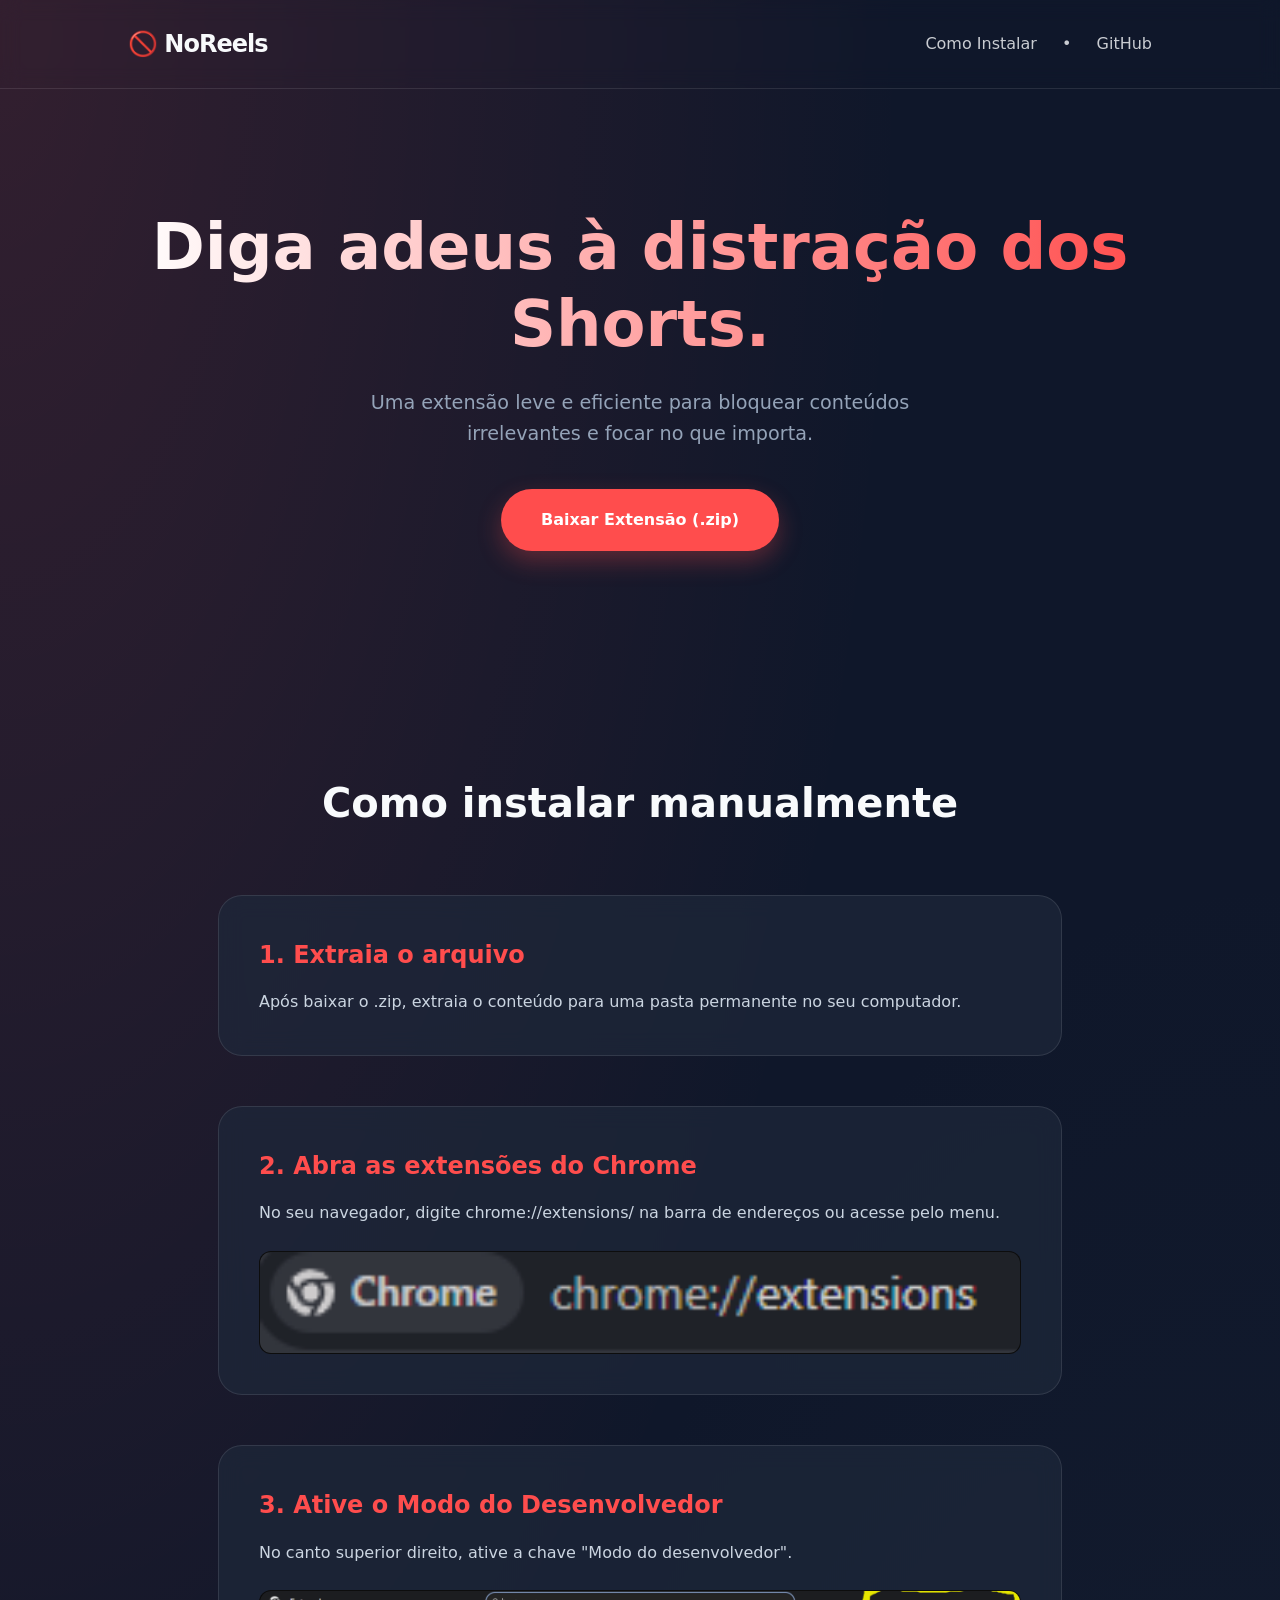
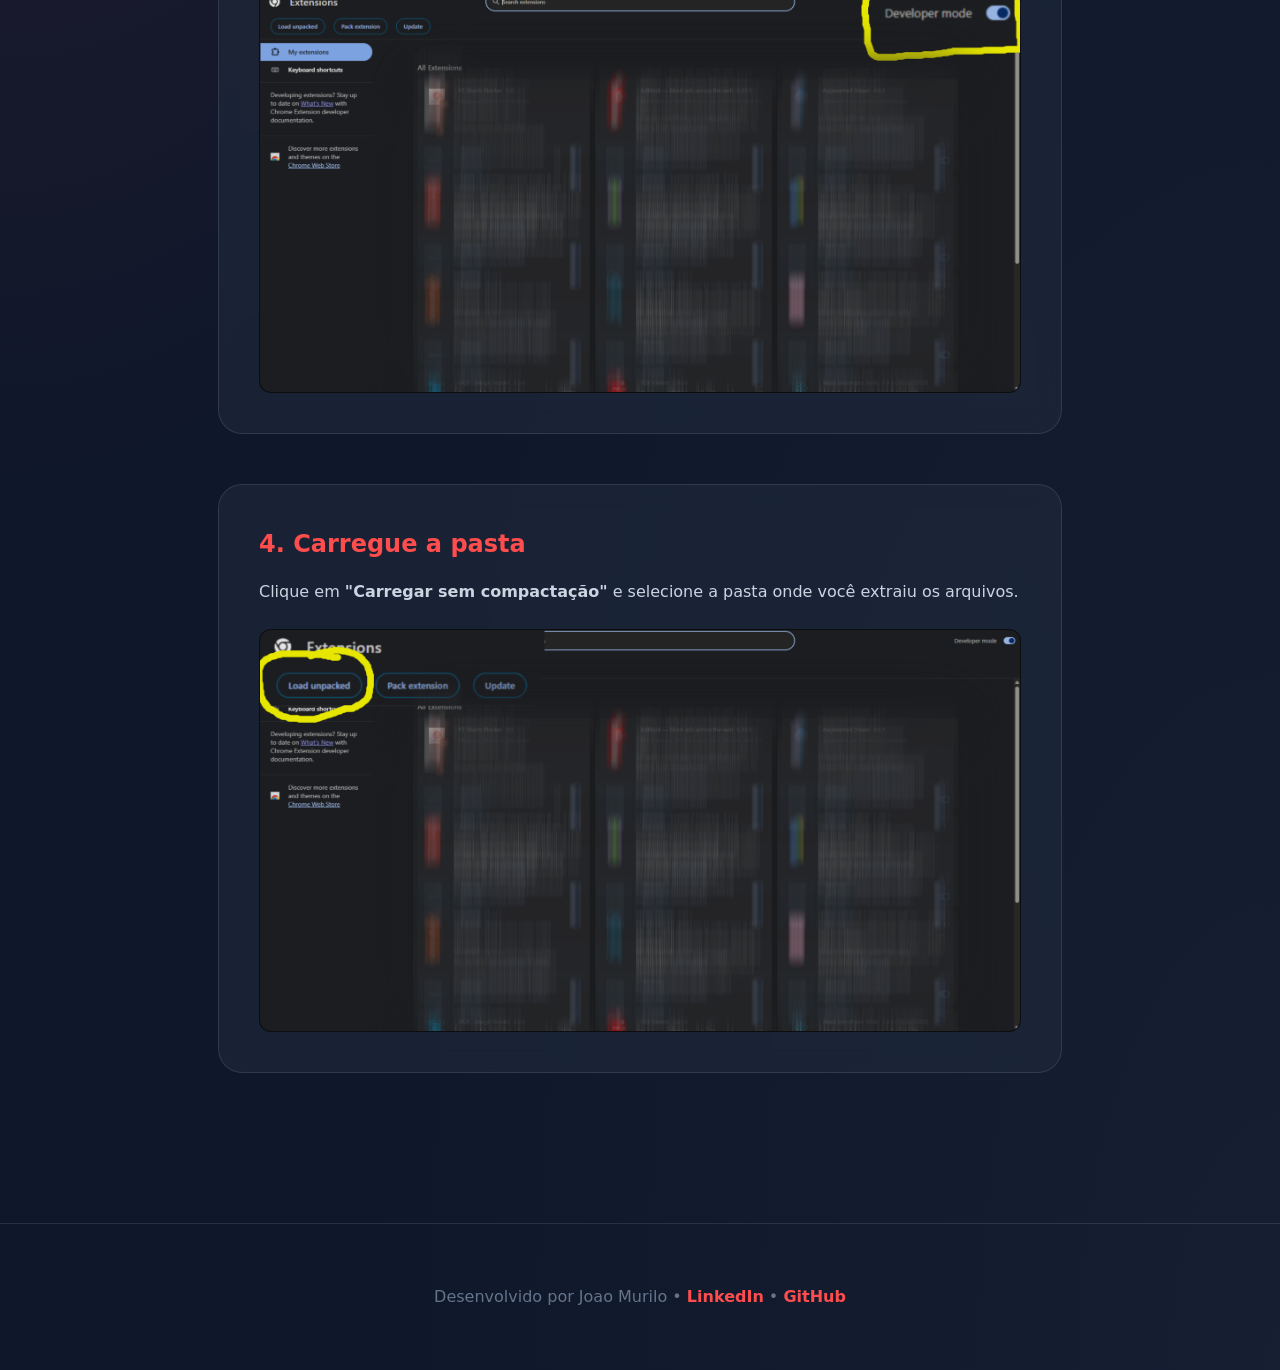
==== LandingPage/index.html @ 1742c2ba "Adiciona página inicial, estilos e imagens para a extensão NoReels" ====
<!DOCTYPE html>
<html lang="pt-br">
<head>
    <meta charset="UTF-8">
    <meta name="viewport" content="width=device-width, initial-scale=1.0">
    <title>NoReels | Recupere seu tempo</title>
    <link rel="stylesheet" href="style.css">
</head>
<body>
    <nav>
        <div class="logo">🚫 NoReels</div>
        <div class="links">
            <a href="#tutorial">Como Instalar</a>
            <a style="text-decoration: none;" href=""> • </a>
            <a href="https://github.com/JoaoMuriloPO" target="_blank">GitHub</a>
        </div>
    </nav>

    <header>
        <h1>Diga adeus à distração dos Shorts.</h1>
        <p>Uma extensão leve e eficiente para bloquear conteúdos irrelevantes e focar no que importa.</p>
        <a href="download/noReelsExtension.7z" class="btn-download">Baixar Extensão (.zip)</a>
    </header>

    <section id="tutorial">
        <h2>Como instalar manualmente</h2>
        
        <div class="step">
            <h3>1. Extraia o arquivo</h3>
            <p>Após baixar o .zip, extraia o conteúdo para uma pasta permanente no seu computador.</p>
        </div>

        <div class="step">
            <h3>2. Abra as extensões do Chrome</h3>
            <p>No seu navegador, digite <code>chrome://extensions/</code> na barra de endereços ou acesse pelo menu.</p>
            <div class="placeholder-img">
                <img src="img/image.png" alt="">
               
            </div>
        </div>

        <div class="step">
            <h3>3. Ative o Modo do Desenvolvedor</h3>
            <p>No canto superior direito, ative a chave "Modo do desenvolvedor".</p>
            <div class="placeholder-img"><img class="imgPlace" src="img/DevMode.png" alt=""></div>
        </div>

        <div class="step">
            <h3>4. Carregue a pasta</h3>
            <p>Clique em <b>"Carregar sem compactação"</b> e selecione a pasta onde você extraiu os arquivos.</p>
            <div class="placeholder-img">
                <img class="imgPlace" src="img/Load.png" alt="">
            </div>
        </div>
    </section>

    <footer>
        <p>Desenvolvido por Joao Murilo • <a href="https://www.linkedin.com/in/joaomurilopoo/">LinkedIn</a> • <a href="https://github.com/JoaoMuriloPO">GitHub</a></p>
    </footer>
</body>
</html>
---- LandingPage/style.css ----
:root {
    --primary: #ff4d4d;
    --primary-dark: #cc0000;
    --bg: #0f172a;
    --text: #f8fafc;
    --card-bg: rgba(30, 41, 59, 0.7);
}

* {
    margin: 0;
    padding: 0;
    box-sizing: border-box;
    font-family: 'Inter', system-ui, -apple-system, sans-serif;
    scroll-behavior: smooth;
}

body {
    background-color: var(--bg);
    background-image: 
        radial-gradient(at 0% 0%, rgba(255, 77, 77, 0.15) 0px, transparent 50%),
        radial-gradient(at 100% 100%, rgba(51, 65, 85, 0.2) 0px, transparent 50%);
    color: var(--text);
    line-height: 1.6;
    overflow-x: hidden;
}

/* Animação de Entrada */
@keyframes fadeInUp {
    from { opacity: 0; transform: translateY(30px); }
    to { opacity: 1; transform: translateY(0); }
}

/* Navegação */
nav {
    display: flex;
    justify-content: space-between;
    align-items: center;
    padding: 25px 10%;
    backdrop-filter: blur(10px);
    position: sticky;
    top: 0;
    z-index: 1000;
    border-bottom: 1px solid rgba(255, 255, 255, 0.1);
}

.logo {
    font-size: 1.5rem;
    font-weight: 800;
    letter-spacing: -1px;
}

.links a {
    color: var(--text);
    text-decoration: none;
    font-weight: 500;
    margin-left: 20px;
    opacity: 0.8;
    transition: 0.3s;
}

.links a:hover { opacity: 1; color: var(--primary); }

/* Header */
header {
    text-align: center;
    padding: 120px 10%;
    animation: fadeInUp 1s ease-out;
}

header h1 {
    font-size: clamp(2.5rem, 5vw, 4.5rem);
    line-height: 1.2;
    font-weight: 800;
    background: linear-gradient(to right, #fff, var(--primary));
    background-clip: text;
    -webkit-background-clip: text;
    -webkit-text-fill-color: transparent;
    margin-bottom: 25px;
}

header p {
    font-size: 1.2rem;
    color: #94a3b8;
    max-width: 600px;
    margin: 0 auto 40px;
}

.btn-download {
    display: inline-block;
    background: var(--primary);
    color: white;
    padding: 18px 40px;
    border-radius: 50px;
    text-decoration: none;
    font-weight: bold;
    box-shadow: 0 10px 25px rgba(255, 77, 77, 0.3);
    transition: all 0.3s cubic-bezier(0.175, 0.885, 0.32, 1.275);
}

.btn-download:hover {
    transform: translateY(-5px) scale(1.02);
    box-shadow: 0 15px 30px rgba(255, 77, 77, 0.5);
    background: #ff6666;
}

/* Seção de Tutorial */
#tutorial {
    padding: 100px 10%;
    max-width: 1100px;
    margin: 0 auto;
}

#tutorial h2 {
    text-align: center;
    font-size: 2.5rem;
    margin-bottom: 60px;
}

.step {
    margin-bottom: 50px;
    background: var(--card-bg);
    padding: 40px;
    border-radius: 24px;
    border: 1px solid rgba(255, 255, 255, 0.1);
    backdrop-filter: blur(12px);
    transition: transform 0.3s ease;
}

.step:hover {
    transform: scale(1.01);
    border-color: rgba(255, 77, 77, 0.4);
}

.step h3 {
    color: var(--primary);
    margin-bottom: 15px;
    font-size: 1.5rem;
    display: flex;
    align-items: center;
    gap: 10px;
}

.step p { color: #cbd5e1; }

.placeholder-img {
    margin-top: 25px;
    border-radius: 12px;
    overflow: hidden;
    border: 1px solid rgba(255, 255, 255, 0.05);
    background: #000;
}

.placeholder-img img {
    width: 100%;
    display: block;
    opacity: 0.9;
    transition: 0.5s;
}

.placeholder-img:hover img {
    opacity: 1;
    transform: scale(1.02);
}

/* Rodapé */
footer {
    text-align: center;
    padding: 60px;
    border-top: 1px solid rgba(255, 255, 255, 0.1);
    color: #64748b;
}

footer a {
    color: var(--primary);
    text-decoration: none;
    font-weight: 600;
}

/* Mobile */
@media (max-width: 768px) {
    nav { padding: 20px 5%; }
    header { padding: 80px 5%; }
    .step { padding: 25px; }
}
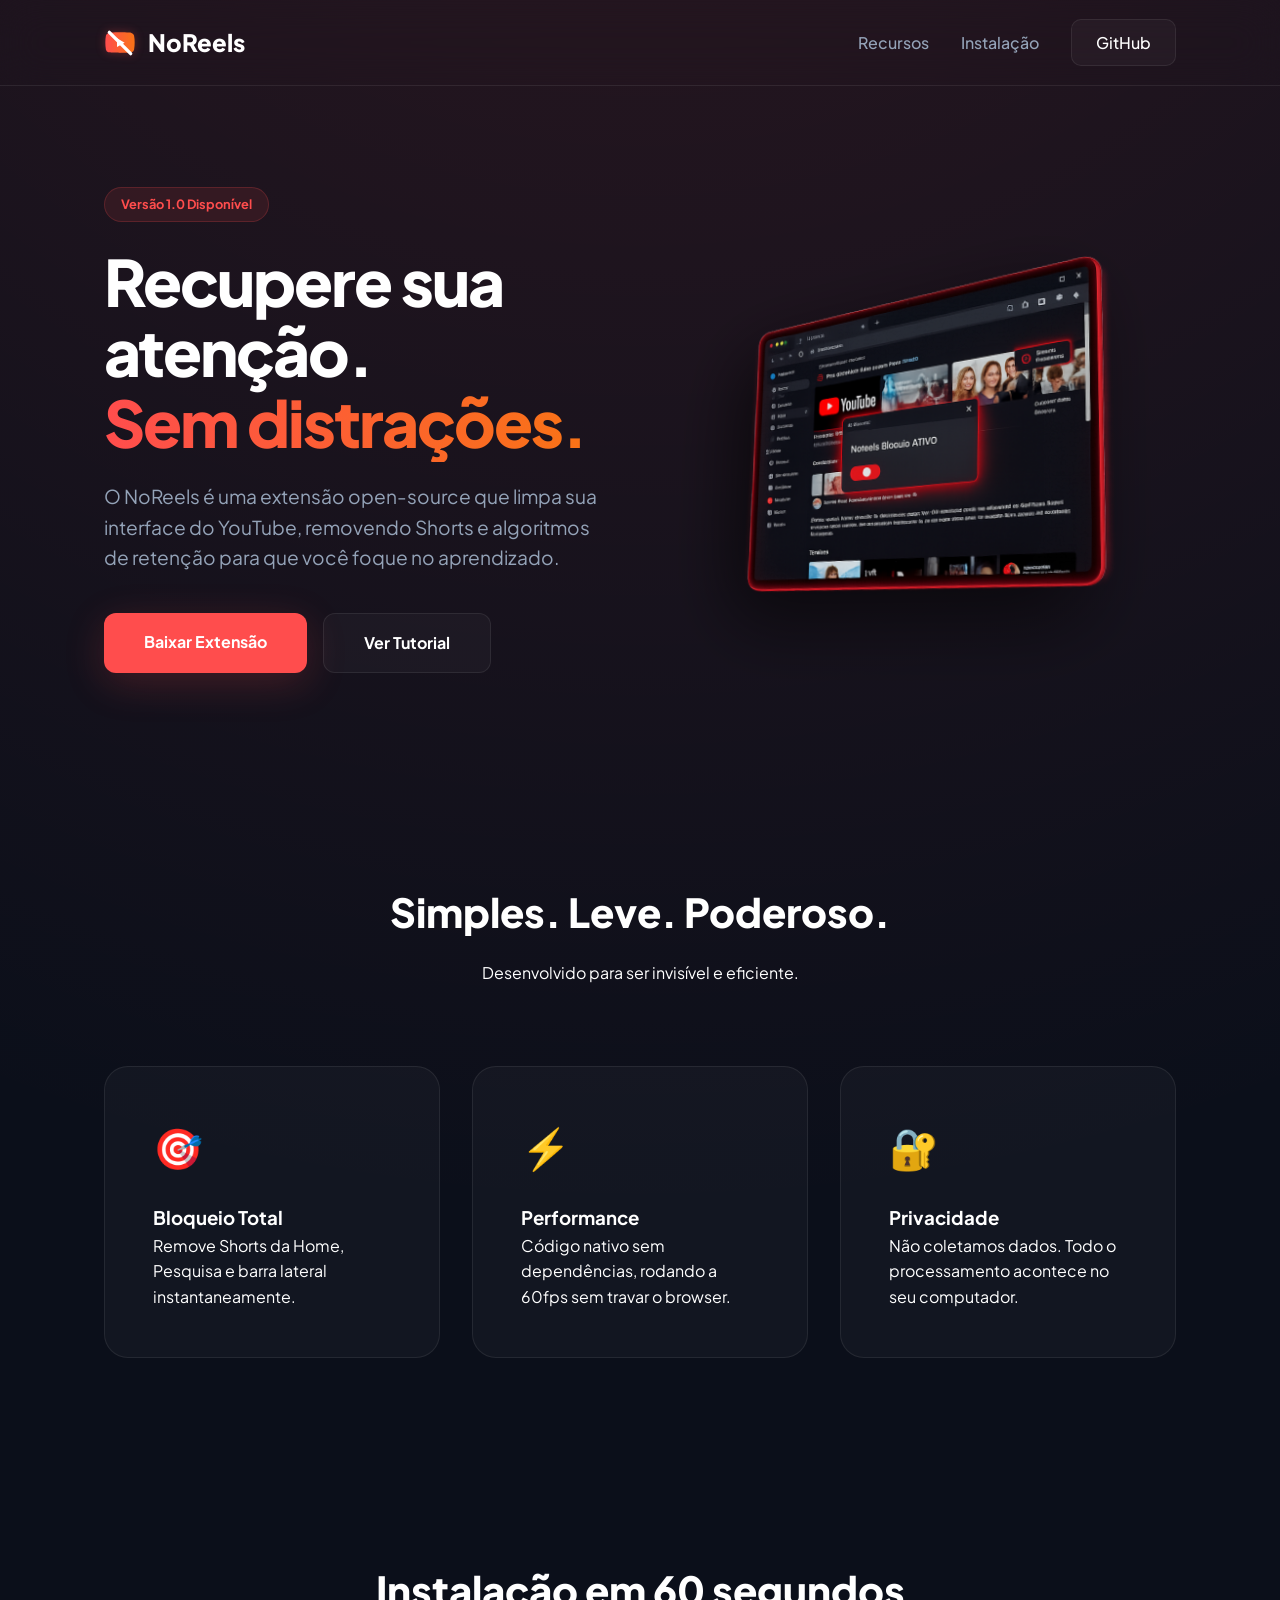
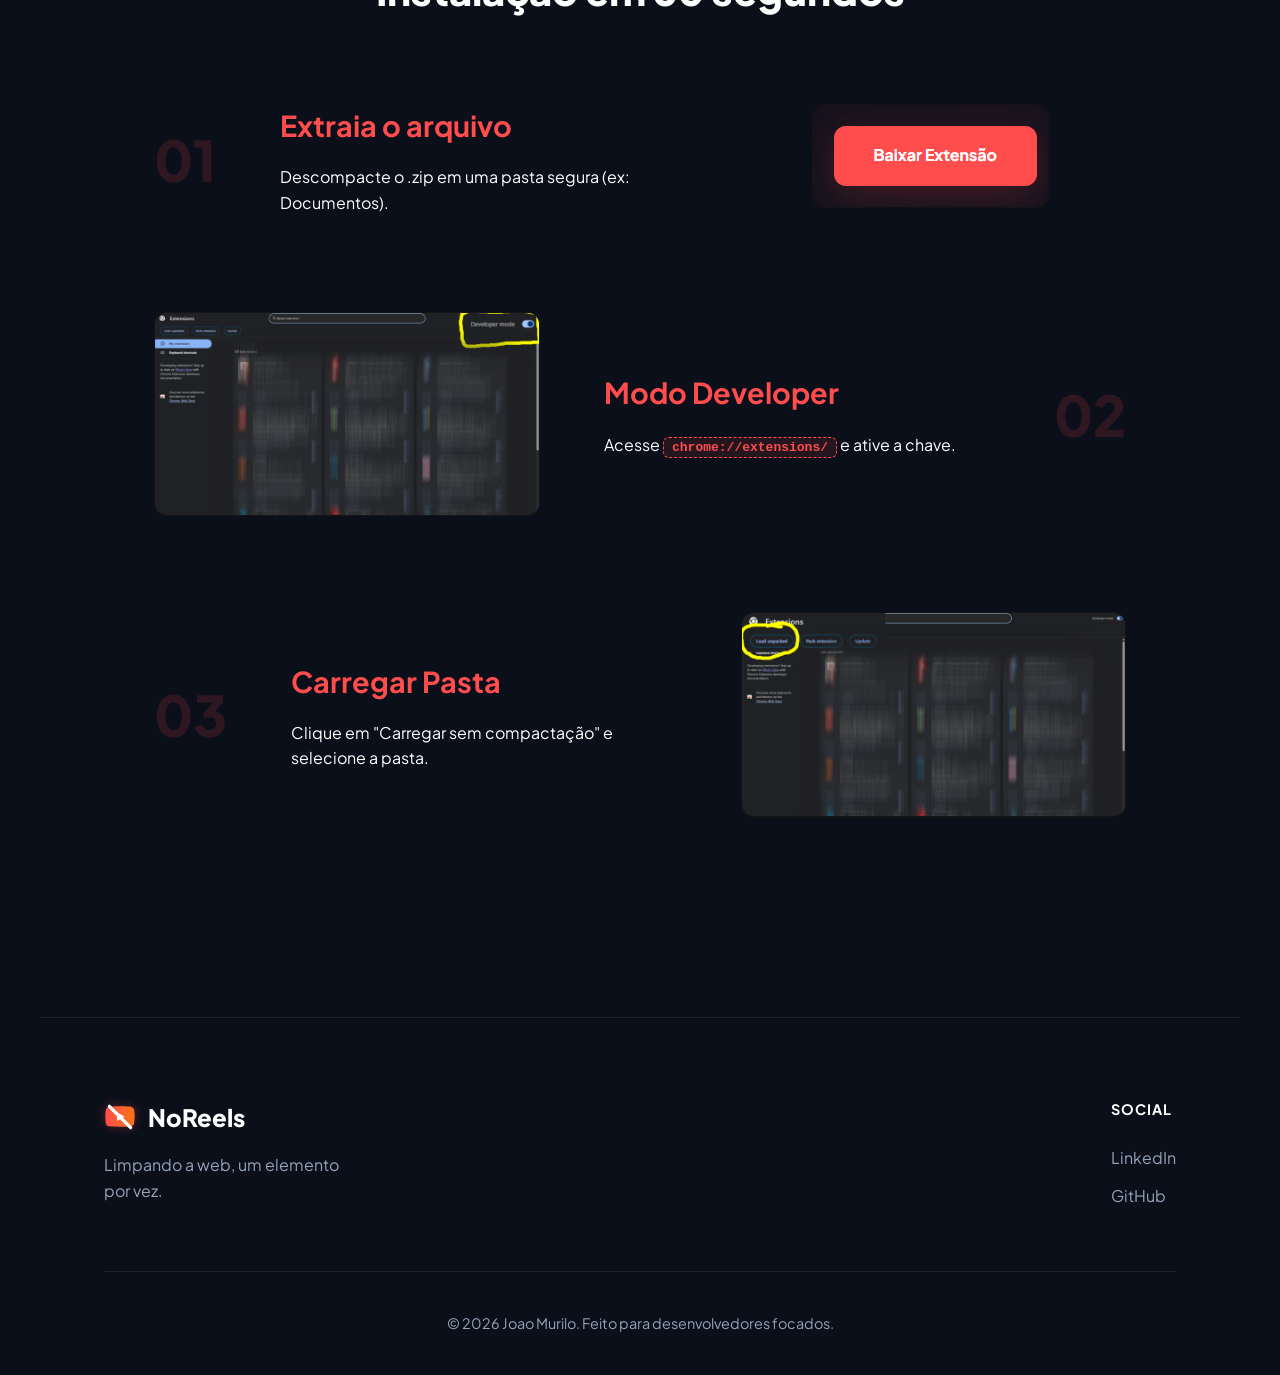
==== commit c2d7e0a5: "style: polish landing page UI and refine tutorial UX" ====
--- a/LandingPage/index.html
+++ b/LandingPage/index.html
@@ -1,61 +1,185 @@
 <!DOCTYPE html>
 <html lang="pt-br">
+
 <head>
     <meta charset="UTF-8">
     <meta name="viewport" content="width=device-width, initial-scale=1.0">
-    <title>NoReels | Recupere seu tempo</title>
+    <title>NoReels | Foco Radical no YouTube</title>
     <link rel="stylesheet" href="style.css">
+    <link rel="preconnect" href="https://fonts.googleapis.com">
+    <link rel="preconnect" href="https://fonts.gstatic.com" crossorigin>
+    <link href="https://fonts.googleapis.com/css2?family=Plus+Jakarta+Sans:wght@400;500;700;800&display=swap"
+        rel="stylesheet">
 </head>
+
 <body>
     <nav>
-        <div class="logo">🚫 NoReels</div>
-        <div class="links">
-            <a href="#tutorial">Como Instalar</a>
-            <a style="text-decoration: none;" href=""> • </a>
-            <a href="https://github.com/JoaoMuriloPO" target="_blank">GitHub</a>
+        <div class="nav-container">
+            <div class="logo">
+                <svg class="logo-icon" viewBox="0 0 24 24" fill="none" xmlns="http://www.w3.org/2000/svg">
+                    <path
+                        d="M22.54 6.42a2.78 2.78 0 0 0-1.94-2C18.88 4 12 4 12 4s-6.88 0-8.6.46a2.78 2.78 0 0 0-1.94 2A29 29 0 0 0 1 11.75a29 29 0 0 0 .46 5.33A2.78 2.78 0 0 0 3.4 19c1.72.46 8.6.46 8.6.46s6.88 0 8.6-.46a2.78 2.78 0 0 0 1.94-2 29 29 0 0 0 .46-5.33 29 29 0 0 0-.46-5.33z"
+                        fill="url(#logo-grad)" />
+                    <path d="M9.75 15.02l5.75-3.27-5.75-3.27v6.54z" fill="white" />
+                    <path d="M4 4l16 16" stroke="white" stroke-width="2.5" stroke-linecap="round" />
+                </svg>
+                <span>NoReels</span>
+
+                <svg width="0" height="0" style="position:absolute">
+                    <defs>
+                        <linearGradient id="logo-grad" x1="0%" y1="0%" x2="100%" y2="0%">
+                            <stop offset="0%" style="stop-color:#ff4d4d" />
+                            <stop offset="100%" style="stop-color:#f97316" />
+                        </linearGradient>
+                    </defs>
+                </svg>
+            </div>
+            <div class="nav-links">
+                <a href="#features">Recursos</a>
+                <a href="#tutorial">Instalação</a>
+                <a href="https://github.com/JoaoMuriloPO" class="nav-btn" target="_blank">GitHub</a>
+            </div>
         </div>
     </nav>
 
-    <header>
-        <h1>Diga adeus à distração dos Shorts.</h1>
-        <p>Uma extensão leve e eficiente para bloquear conteúdos irrelevantes e focar no que importa.</p>
-        <a href="download/noReelsExtension.7z" class="btn-download">Baixar Extensão (.zip)</a>
-    </header>
+    <main>
+        <section id="baixar" class="hero">
+            <div class="hero-content">
+                <span class="badge">Versão 1.0 Disponível</span>
+                <h1>Recupere sua atenção. <br><span class="gradient-text">Sem distrações.</span></h1>
+                <p>O NoReels é uma extensão open-source que limpa sua interface do YouTube, removendo Shorts e
+                    algoritmos de retenção para que você foque no aprendizado.</p>
+                <div class="hero-btns">
+                    <a href="download/noReelsExtension.7z" class="btn-primary" download >Baixar Extensão</a>
+                    <a href="#tutorial" class="btn-secondary">Ver Tutorial</a>
+                </div>
+            </div>
+            <div class="hero-visual">
+                <img src="img/tablet.png" alt="Preview NoReels" class="floating-tablet">
+            </div>
+        </section>
 
-    <section id="tutorial">
-        <h2>Como instalar manualmente</h2>
-        
-        <div class="step">
-            <h3>1. Extraia o arquivo</h3>
-            <p>Após baixar o .zip, extraia o conteúdo para uma pasta permanente no seu computador.</p>
-        </div>
+        <section id="features" class="features">
+            <div class="section-header">
+                <h2>Simples. Leve. Poderoso.</h2>
+                <p>Desenvolvido para ser invisível e eficiente.</p>
+            </div>
+            <div class="features-grid">
+                <div class="f-card">
+                    <div class="icon">🎯</div>
+                    <h3>Bloqueio Total</h3>
+                    <p>Remove Shorts da Home, Pesquisa e barra lateral instantaneamente.</p>
+                </div>
+                <div class="f-card">
+                    <div class="icon">⚡</div>
+                    <h3>Performance</h3>
+                    <p>Código nativo sem dependências, rodando a 60fps sem travar o browser.</p>
+                </div>
+                <div class="f-card">
+                    <div class="icon">🔐</div>
+                    <h3>Privacidade</h3>
+                    <p>Não coletamos dados. Todo o processamento acontece no seu computador.</p>
+                </div>
+            </div>
+        </section>
 
-        <div class="step">
-            <h3>2. Abra as extensões do Chrome</h3>
-            <p>No seu navegador, digite <code>chrome://extensions/</code> na barra de endereços ou acesse pelo menu.</p>
-            <div class="placeholder-img">
-                <img src="img/image.png" alt="">
-               
+        <section id="tutorial" class="tutorial">
+    <div class="section-header">
+        <h2>Instalação em 60 segundos</h2>
+    </div>
+    <div class="steps-container">
+        <div class="step-item">
+            <div class="step-num">01</div>
+            <div class="step-text">
+                <h3>Extraia o arquivo</h3>
+                <p>Descompacte o .zip em uma pasta segura (ex: Documentos).</p>
+            </div>
+            <div class="step-visual">
+                <a href="#baixar">
+                    <img src="img/Extrair.png" alt="Extrair" class="step-img">
+                </a>
+                
             </div>
         </div>
 
-        <div class="step">
-            <h3>3. Ative o Modo do Desenvolvedor</h3>
-            <p>No canto superior direito, ative a chave "Modo do desenvolvedor".</p>
-            <div class="placeholder-img"><img class="imgPlace" src="img/DevMode.png" alt=""></div>
+        <div class="step-item">
+            <div class="step-num">02</div>
+            <div class="step-text">
+                <h3>Modo Developer</h3>
+                <p>Acesse <span class="copy-link" id="copy-link">chrome://extensions/</span> e ative a chave.</p>
+            </div>
+            <div class="step-visual">
+                <img src="img/DevMode.png" alt="Modo Dev" class="step-img">
+            </div>
         </div>
 
-        <div class="step">
-            <h3>4. Carregue a pasta</h3>
-            <p>Clique em <b>"Carregar sem compactação"</b> e selecione a pasta onde você extraiu os arquivos.</p>
-            <div class="placeholder-img">
-                <img class="imgPlace" src="img/Load.png" alt="">
+        <div class="step-item">
+            <div class="step-num">03</div>
+            <div class="step-text">
+                <h3>Carregar Pasta</h3>
+                <p>Clique em "Carregar sem compactação" e selecione a pasta.</p>
+            </div>
+            <div class="step-visual">
+                <img src="img/Load.png" alt="Load" class="step-img">
             </div>
         </div>
-    </section>
+    </div>
+</section>
+    </main>
 
     <footer>
-        <p>Desenvolvido por Joao Murilo • <a href="https://www.linkedin.com/in/joaomurilopoo/">LinkedIn</a> • <a href="https://github.com/JoaoMuriloPO">GitHub</a></p>
+        <div class="footer-content">
+            <div class="footer-brand">
+                <div class="logo">
+                    <svg class="logo-icon" viewBox="0 0 24 24" fill="none" xmlns="http://www.w3.org/2000/svg">
+                        <path
+                            d="M22.54 6.42a2.78 2.78 0 0 0-1.94-2C18.88 4 12 4 12 4s-6.88 0-8.6.46a2.78 2.78 0 0 0-1.94 2A29 29 0 0 0 1 11.75a29 29 0 0 0 .46 5.33A2.78 2.78 0 0 0 3.4 19c1.72.46 8.6.46 8.6.46s6.88 0 8.6-.46a2.78 2.78 0 0 0 1.94-2 29 29 0 0 0 .46-5.33 29 29 0 0 0-.46-5.33z"
+                            fill="url(#logo-grad)" />
+                        <path d="M9.75 15.02l5.75-3.27-5.75-3.27v6.54z" fill="white" />
+                        <path d="M4 4l16 16" stroke="white" stroke-width="2.5" stroke-linecap="round" />
+                    </svg>
+                    <span>NoReels</span>
+
+                    <svg width="0" height="0" style="position:absolute">
+                        <defs>
+                            <linearGradient id="logo-grad" x1="0%" y1="0%" x2="100%" y2="0%">
+                                <stop offset="0%" style="stop-color:#ff4d4d" />
+                                <stop offset="100%" style="stop-color:#f97316" />
+                            </linearGradient>
+                        </defs>
+                    </svg>
+                </div>
+                <p>Limpando a web, um elemento por vez.</p>
+            </div>
+            <div class="footer-links">
+                <div class="link-group">
+                    <h4>Social</h4>
+                    <a href="https://www.linkedin.com/in/joaomurilopoo/" target="_blank">LinkedIn</a>
+                    <a href="https://github.com/JoaoMuriloPO" target="_blank">GitHub</a>
+                </div>
+            </div>
+        </div>
+        <div class="footer-bottom">
+            <p>&copy; 2026 Joao Murilo. Feito para desenvolvedores focados.</p>
+        </div>
     </footer>
+
+    <script>
+        document.getElementById('copy-link').addEventListener('click', function () {
+            const textToCopy = "chrome://extensions/";
+            navigator.clipboard.writeText(textToCopy).then(() => {
+                let toast = document.getElementById('copy-toast');
+                if (!toast) {
+                    toast = document.createElement('div');
+                    toast.id = 'copy-toast';
+                    toast.innerHTML = '<span>✅</span> Link copiado para colar!';
+                    document.body.appendChild(toast);
+                }
+                toast.classList.add('show');
+                setTimeout(() => { toast.classList.remove('show'); }, 3000);
+            });
+        });
+    </script>
 </body>
+
 </html>
--- a/LandingPage/style.css
+++ b/LandingPage/style.css
@@ -1,184 +1,435 @@
 :root {
-    --primary: #ff4d4d;
-    --primary-dark: #cc0000;
-    --bg: #0f172a;
-    --text: #f8fafc;
-    --card-bg: rgba(30, 41, 59, 0.7);
+  --primary: #ff4d4d;
+  --bg: #0b0f1a;
+  --text-main: #ffffff;
+  --text-dim: #94a3b8;
+  --glass: rgba(255, 255, 255, 0.03);
+  --border: rgba(255, 255, 255, 0.08);
+}
+
+/* --- SCROLLBAR CUSTOMIZADA --- */
+::-webkit-scrollbar {
+  width: 10px;
+}
+
+::-webkit-scrollbar-track {
+  background: var(--bg);
+}
+
+::-webkit-scrollbar-thumb {
+  background: linear-gradient(180deg, #ff4d4d 0%, #f97316 100%);
+  border-radius: 10px;
+  border: 3px solid var(--bg);
+}
+
+::-webkit-scrollbar-thumb:hover {
+  background: #ff4d4d;
+  box-shadow: 0 0 10px rgba(255, 77, 77, 0.5);
 }
 
 * {
-    margin: 0;
-    padding: 0;
-    box-sizing: border-box;
-    font-family: 'Inter', system-ui, -apple-system, sans-serif;
-    scroll-behavior: smooth;
+  margin: 0;
+  padding: 0;
+  box-sizing: border-box;
+  font-family: "Plus Jakarta Sans", sans-serif;
+  scroll-behavior: smooth;
 }
 
 body {
-    background-color: var(--bg);
-    background-image: 
-        radial-gradient(at 0% 0%, rgba(255, 77, 77, 0.15) 0px, transparent 50%),
-        radial-gradient(at 100% 100%, rgba(51, 65, 85, 0.2) 0px, transparent 50%);
-    color: var(--text);
-    line-height: 1.6;
-    overflow-x: hidden;
-}
-
-/* Animação de Entrada */
-@keyframes fadeInUp {
-    from { opacity: 0; transform: translateY(30px); }
-    to { opacity: 1; transform: translateY(0); }
-}
-
-/* Navegação */
+  background-color: var(--bg);
+  color: var(--text-main);
+  line-height: 1.6;
+  overflow-x: hidden;
+  background-image: radial-gradient(
+    circle at 50% -20%,
+    rgba(255, 77, 77, 0.15),
+    transparent 50%
+  );
+}
+
+/* --- NAVEGAÇÃO --- */
 nav {
+  position: fixed;
+  top: 0;
+  width: 100%;
+  backdrop-filter: blur(20px);
+  border-bottom: 1px solid var(--border);
+  z-index: 1000;
+  padding: 1.2rem 0;
+}
+
+.nav-container {
+  max-width: 1200px;
+  margin: 0 auto;
+  display: flex;
+  justify-content: space-between;
+  align-items: center;
+  padding: 0 5%;
+}
+
+.logo {
+  display: flex;
+  align-items: center;
+  gap: 12px;
+  font-size: 1.5rem;
+  font-weight: 800;
+  color: var(--text-main);
+  text-decoration: none;
+}
+
+.logo-icon {
+  width: 32px;
+  height: 32px;
+  filter: drop-shadow(0 0 5px rgba(255, 77, 77, 0.3));
+}
+
+.nav-links {
+  display: flex;
+  align-items: center;
+  gap: 2rem;
+}
+
+.nav-links a {
+  text-decoration: none;
+  color: var(--text-dim);
+  font-weight: 500;
+  transition: 0.3s;
+}
+
+.nav-links a:hover {
+  color: var(--primary);
+}
+
+.nav-btn {
+  background: var(--glass);
+  padding: 0.6rem 1.5rem;
+  border-radius: 10px;
+  border: 1px solid var(--border);
+  color: white !important;
+}
+
+/* --- HERO SECTION --- */
+.hero {
+  padding: 180px 5% 100px;
+  max-width: 1200px;
+  margin: 0 auto;
+  display: grid;
+  grid-template-columns: 1fr 1fr;
+  gap: 4rem;
+  align-items: center;
+}
+
+.badge {
+  background: rgba(255, 77, 77, 0.1);
+  color: var(--primary);
+  padding: 6px 16px;
+  border-radius: 100px;
+  font-size: 0.8rem;
+  font-weight: 700;
+  border: 1px solid rgba(255, 77, 77, 0.2);
+  display: inline-block;
+}
+
+.hero h1 {
+  font-size: clamp(2.5rem, 5vw, 4.5rem);
+  font-weight: 800;
+  line-height: 1.1;
+  margin: 1.5rem 0;
+  letter-spacing: -2px;
+}
+
+.gradient-text {
+  background: linear-gradient(90deg, #ff4d4d, #f97316);
+  -webkit-background-clip: text;
+  -webkit-text-fill-color: transparent;
+}
+
+.hero p {
+  font-size: 1.2rem;
+  color: var(--text-dim);
+  margin-bottom: 2.5rem;
+  max-width: 500px;
+}
+
+.hero-btns {
+  display: flex;
+  gap: 1rem;
+}
+
+.btn-primary {
+  background: var(--primary);
+  color: white;
+  padding: 1rem 2.5rem;
+  border-radius: 12px;
+  text-decoration: none;
+  font-weight: 700;
+  box-shadow: 0 10px 40px rgba(255, 77, 77, 0.2);
+  transition: 0.3s;
+}
+
+.btn-primary:hover {
+  transform: translateY(-3px);
+  box-shadow: 0 15px 50px rgba(255, 77, 77, 0.4);
+}
+
+.btn-secondary {
+  background: var(--glass);
+  color: white;
+  padding: 1rem 2.5rem;
+  border-radius: 12px;
+  text-decoration: none;
+  font-weight: 700;
+  border: 1px solid var(--border);
+  transition: 0.3s;
+}
+
+/* --- IMAGEM DO TABLET (HERO) --- */
+.hero-visual {
+  perspective: 1000px;
+  display: flex;
+  justify-content: center;
+}
+
+.floating-tablet {
+  width: 100%;
+  max-width: 500px;
+  height: auto;
+  transform: rotateY(-15deg) rotateX(5deg);
+  filter: drop-shadow(-20px 30px 40px rgba(0, 0, 0, 0.6));
+  animation: float 4s ease-in-out infinite;
+}
+
+@keyframes float {
+  0%, 100% { transform: rotateY(-15deg) rotateX(5deg) translateY(0); }
+  50% { transform: rotateY(-15deg) rotateX(5deg) translateY(-15px); }
+}
+
+/* --- SEÇÃO FEATURES --- */
+.features {
+  padding: 100px 5%;
+  max-width: 1200px;
+  margin: 0 auto;
+}
+
+.section-header {
+  text-align: center;
+  margin-bottom: 5rem;
+}
+
+.section-header h2 {
+  font-size: 2.5rem;
+  font-weight: 800;
+  margin-bottom: 1rem;
+}
+
+.features-grid {
+  display: grid;
+  grid-template-columns: repeat(auto-fit, minmax(300px, 1fr));
+  gap: 2rem;
+}
+
+.f-card {
+  background: var(--glass);
+  padding: 3rem;
+  border-radius: 24px;
+  border: 1px solid var(--border);
+  transition: 0.3s;
+}
+
+.f-card:hover {
+  border-color: var(--primary);
+  transform: translateY(-5px);
+}
+
+.f-card .icon {
+  font-size: 2.5rem;
+  margin-bottom: 1.5rem;
+}
+
+/* --- TUTORIAL (O CHIQUEIRINHO -I-) --- */
+.tutorial {
+  padding: 100px 5%;
+  max-width: 1100px;
+  margin: 0 auto;
+}
+
+.steps-container {
+  margin-top: 4rem;
+  display: flex;
+  flex-direction: column;
+  gap: 6rem;
+}
+
+.step-item {
+  display: flex;
+  align-items: center;
+  justify-content: space-between;
+  gap: 4rem;
+}
+
+/* Inverte a ordem para os passos pares (02, 04...) */
+.step-item:nth-child(even) {
+  flex-direction: row-reverse;
+}
+
+.step-text {
+  flex: 1;
+}
+
+.step-visual {
+  flex: 1;
+  display: flex;
+  justify-content: center;
+}
+
+.step-num {
+  font-size: 3.5rem;
+  font-weight: 800;
+  color: rgba(255, 77, 77, 0.15);
+  line-height: 1;
+}
+
+.step-text h3 {
+  color: var(--primary);
+  margin-bottom: 1rem;
+  font-size: 1.8rem;
+}
+
+.step-img {
+  width: 100%;
+  max-width: 450px;
+  border-radius: 12px;
+  border: 1px solid var(--border);
+  background: #000;
+  transition: 0.4s ease;
+}
+
+.step-img:hover {
+  transform: scale(1.03);
+  border-color: var(--primary);
+  box-shadow: 0 0 20px rgba(255, 77, 77, 0.2);
+}
+
+/* --- SISTEMA DE CÓPIA --- */
+.copy-link {
+  background: rgba(255, 77, 77, 0.1);
+  color: var(--primary);
+  padding: 2px 8px;
+  border-radius: 6px;
+  border: 1px dashed var(--primary);
+  cursor: pointer;
+  font-family: monospace;
+  transition: 0.2s;
+  font-weight: 600;
+}
+
+.copy-link:hover {
+  background: var(--primary);
+  color: white;
+}
+
+#copy-toast {
+  position: fixed;
+  bottom: 20px;
+  right: -350px;
+  background: #10b981;
+  color: white;
+  padding: 12px 24px;
+  border-radius: 10px;
+  box-shadow: 0 10px 25px rgba(0, 0, 0, 0.3);
+  font-weight: 700;
+  transition: right 0.4s cubic-bezier(0.175, 0.885, 0.32, 1.275);
+  z-index: 10000;
+  display: flex;
+  align-items: center;
+  gap: 8px;
+}
+
+#copy-toast.show {
+  right: 20px;
+}
+
+/* --- FOOTER --- */
+footer {
+  padding: 80px 5% 40px;
+  border-top: 1px solid var(--border);
+  max-width: 1200px;
+  margin: 100px auto 0;
+}
+
+.footer-content {
+  display: flex;
+  justify-content: space-between;
+  margin-bottom: 50px;
+}
+
+.footer-brand p {
+  color: var(--text-dim);
+  margin-top: 1rem;
+  max-width: 250px;
+}
+
+.link-group h4 {
+  font-size: 0.9rem;
+  text-transform: uppercase;
+  margin-bottom: 1.5rem;
+  letter-spacing: 1px;
+}
+
+.link-group a {
+  display: block;
+  color: var(--text-dim);
+  text-decoration: none;
+  margin-bottom: 0.8rem;
+  transition: 0.3s;
+}
+
+.link-group a:hover {
+  color: var(--primary);
+}
+
+.footer-bottom {
+  padding-top: 40px;
+  border-top: 1px solid var(--border);
+  text-align: center;
+  font-size: 0.9rem;
+  color: var(--text-dim);
+}
+
+/* --- MOBILE --- */
+@media (max-width: 900px) {
+  .hero {
+    grid-template-columns: 1fr;
+    text-align: center;
+    padding-top: 140px;
+  }
+  .hero-content {
     display: flex;
-    justify-content: space-between;
+    flex-direction: column;
     align-items: center;
-    padding: 25px 10%;
-    backdrop-filter: blur(10px);
-    position: sticky;
-    top: 0;
-    z-index: 1000;
-    border-bottom: 1px solid rgba(255, 255, 255, 0.1);
-}
-
-.logo {
-    font-size: 1.5rem;
-    font-weight: 800;
-    letter-spacing: -1px;
-}
-
-.links a {
-    color: var(--text);
-    text-decoration: none;
-    font-weight: 500;
-    margin-left: 20px;
-    opacity: 0.8;
-    transition: 0.3s;
-}
-
-.links a:hover { opacity: 1; color: var(--primary); }
-
-/* Header */
-header {
+  }
+  .hero-btns {
+    justify-content: center;
+  }
+  .hero-visual img {
+    transform: none;
+    max-width: 400px;
+    margin: 0 auto;
+    animation: floatMobile 4s ease-in-out infinite;
+  }
+  .nav-links {
+    display: none;
+  }
+  
+  /* Tutorial Mobile: Volta a ser coluna simples */
+  .step-item, .step-item:nth-child(even) {
+    flex-direction: column;
     text-align: center;
-    padding: 120px 10%;
-    animation: fadeInUp 1s ease-out;
-}
-
-header h1 {
-    font-size: clamp(2.5rem, 5vw, 4.5rem);
-    line-height: 1.2;
-    font-weight: 800;
-    background: linear-gradient(to right, #fff, var(--primary));
-    background-clip: text;
-    -webkit-background-clip: text;
-    -webkit-text-fill-color: transparent;
-    margin-bottom: 25px;
-}
-
-header p {
-    font-size: 1.2rem;
-    color: #94a3b8;
-    max-width: 600px;
-    margin: 0 auto 40px;
-}
-
-.btn-download {
-    display: inline-block;
-    background: var(--primary);
-    color: white;
-    padding: 18px 40px;
-    border-radius: 50px;
-    text-decoration: none;
-    font-weight: bold;
-    box-shadow: 0 10px 25px rgba(255, 77, 77, 0.3);
-    transition: all 0.3s cubic-bezier(0.175, 0.885, 0.32, 1.275);
-}
-
-.btn-download:hover {
-    transform: translateY(-5px) scale(1.02);
-    box-shadow: 0 15px 30px rgba(255, 77, 77, 0.5);
-    background: #ff6666;
-}
-
-/* Seção de Tutorial */
-#tutorial {
-    padding: 100px 10%;
-    max-width: 1100px;
-    margin: 0 auto;
-}
-
-#tutorial h2 {
-    text-align: center;
-    font-size: 2.5rem;
-    margin-bottom: 60px;
-}
-
-.step {
-    margin-bottom: 50px;
-    background: var(--card-bg);
-    padding: 40px;
-    border-radius: 24px;
-    border: 1px solid rgba(255, 255, 255, 0.1);
-    backdrop-filter: blur(12px);
-    transition: transform 0.3s ease;
-}
-
-.step:hover {
-    transform: scale(1.01);
-    border-color: rgba(255, 77, 77, 0.4);
-}
-
-.step h3 {
-    color: var(--primary);
-    margin-bottom: 15px;
-    font-size: 1.5rem;
-    display: flex;
-    align-items: center;
-    gap: 10px;
-}
-
-.step p { color: #cbd5e1; }
-
-.placeholder-img {
-    margin-top: 25px;
-    border-radius: 12px;
-    overflow: hidden;
-    border: 1px solid rgba(255, 255, 255, 0.05);
-    background: #000;
-}
-
-.placeholder-img img {
-    width: 100%;
-    display: block;
-    opacity: 0.9;
-    transition: 0.5s;
-}
-
-.placeholder-img:hover img {
-    opacity: 1;
-    transform: scale(1.02);
-}
-
-/* Rodapé */
-footer {
-    text-align: center;
-    padding: 60px;
-    border-top: 1px solid rgba(255, 255, 255, 0.1);
-    color: #64748b;
-}
-
-footer a {
-    color: var(--primary);
-    text-decoration: none;
-    font-weight: 600;
-}
-
-/* Mobile */
-@media (max-width: 768px) {
-    nav { padding: 20px 5%; }
-    header { padding: 80px 5%; }
-    .step { padding: 25px; }
+    gap: 2rem;
+  }
+
+  @keyframes floatMobile {
+    0%, 100% { transform: translateY(0); }
+    50% { transform: translateY(-15px); }
+  }
 }
